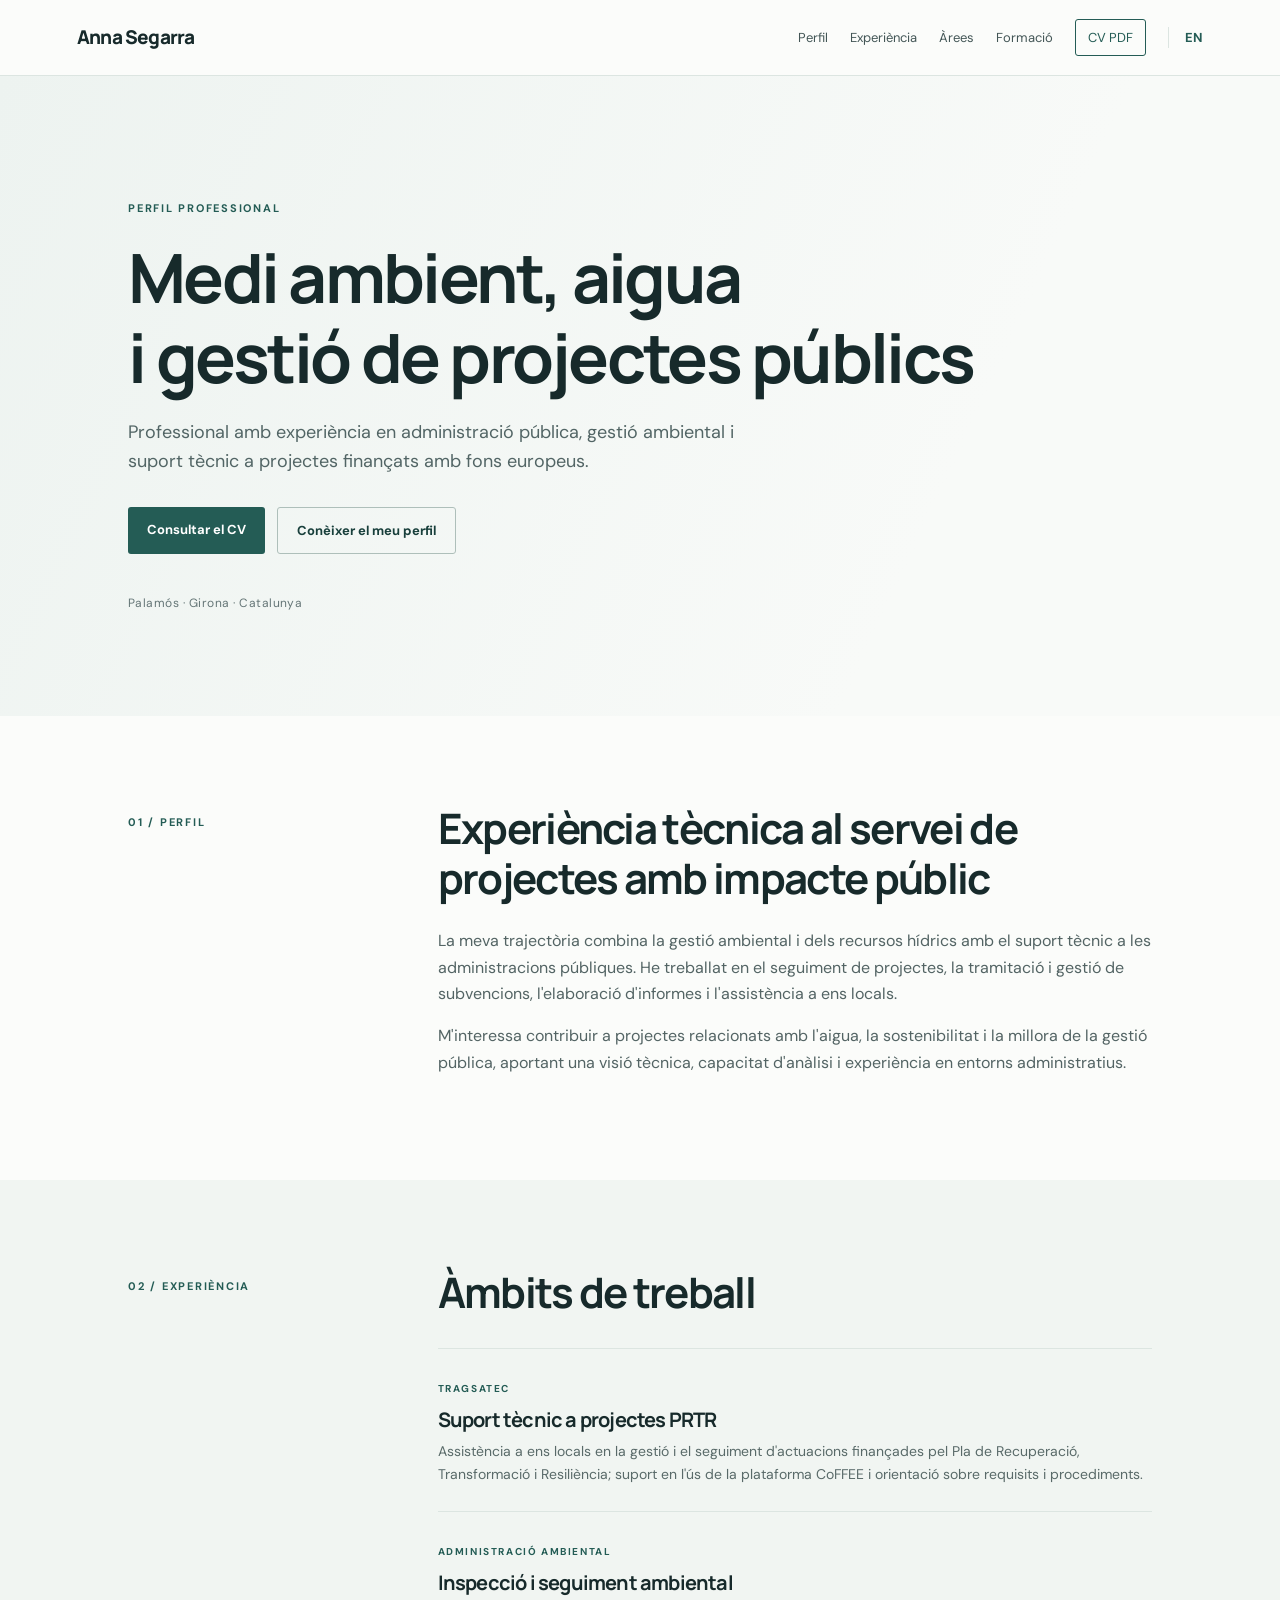
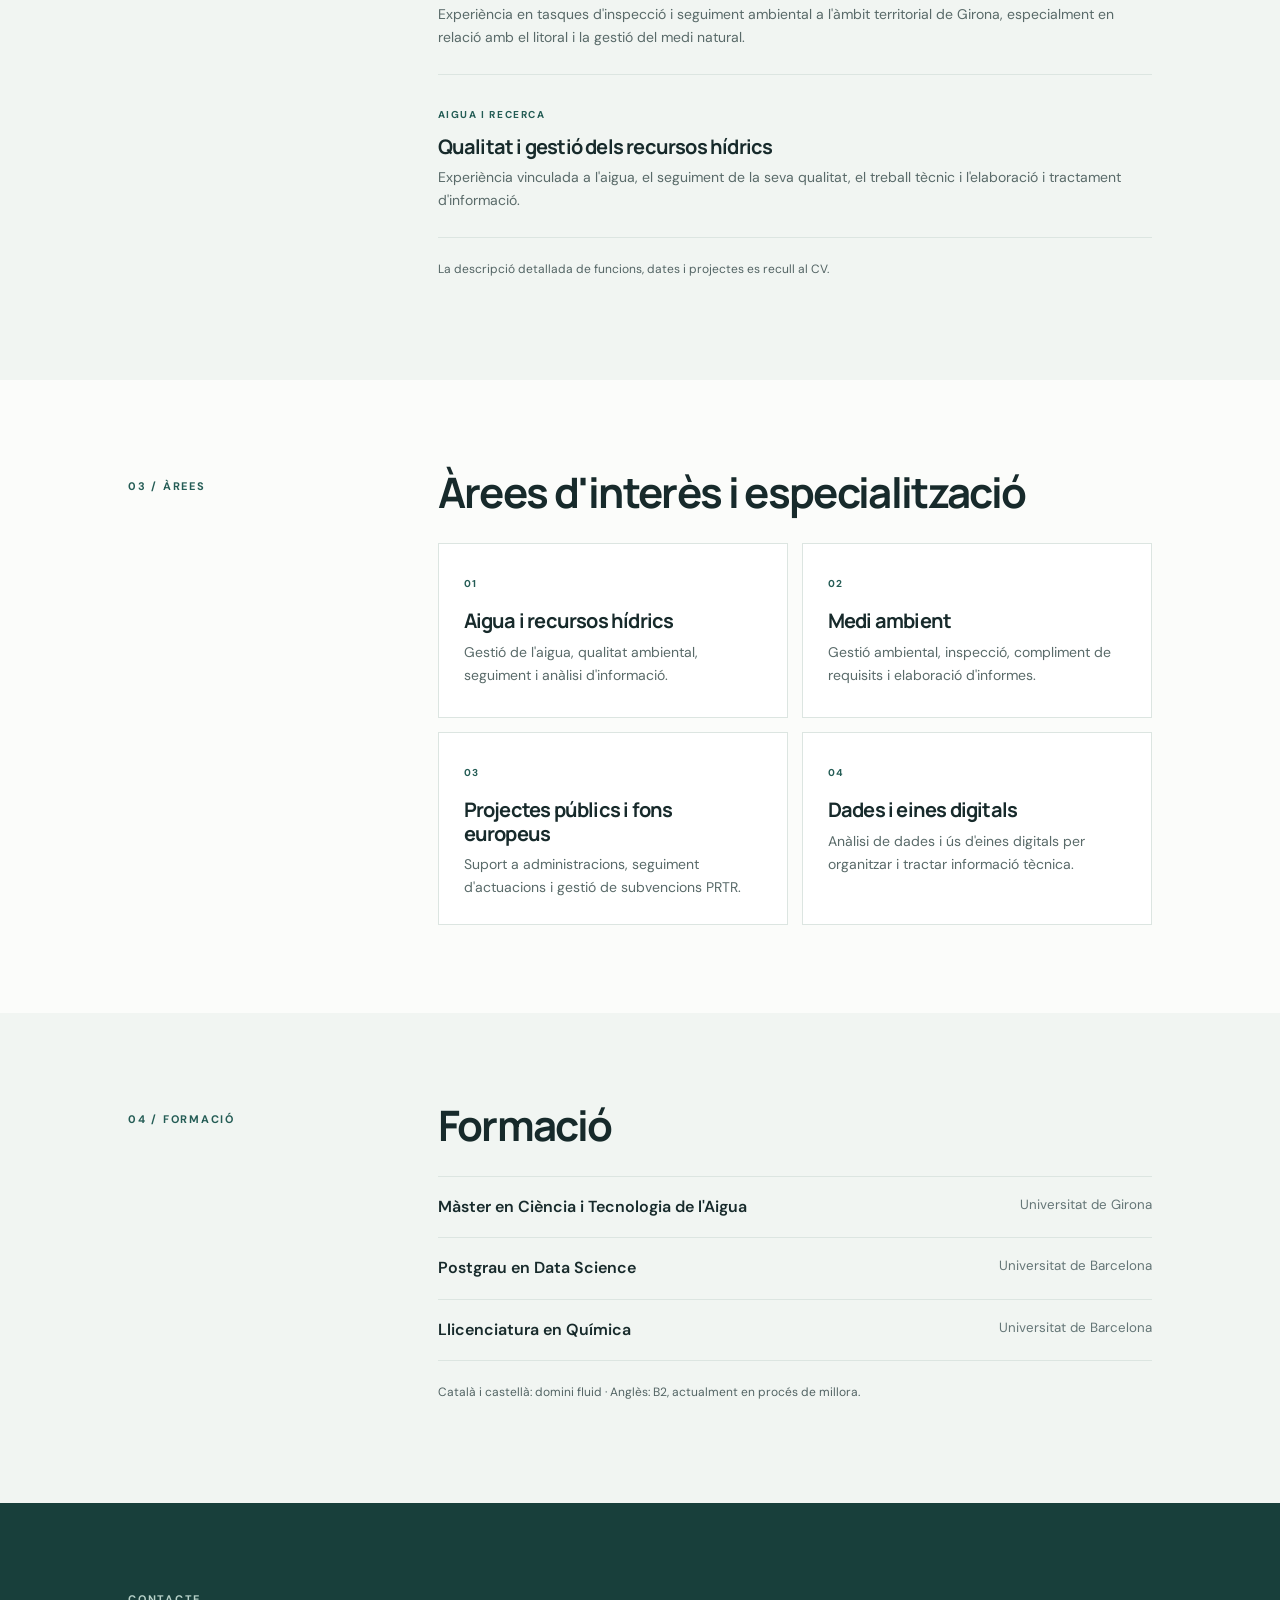
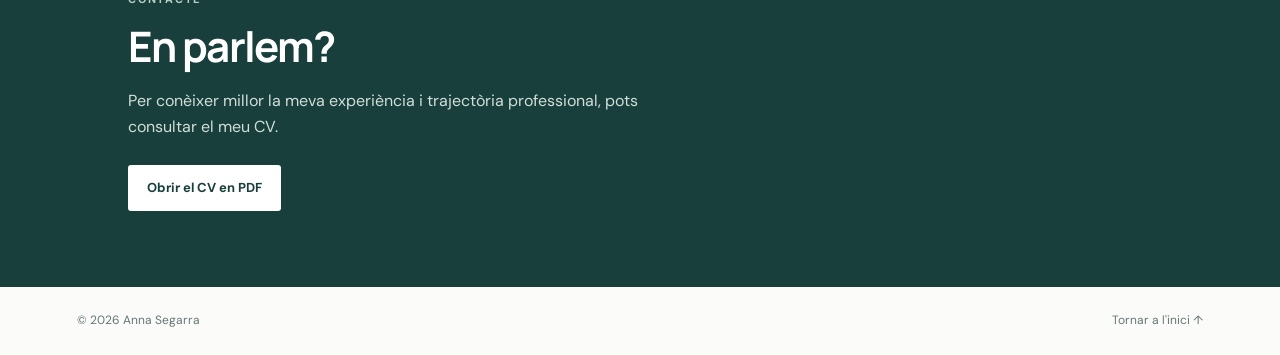
==== index.html @ 0e1c95d1 "Add files via upload" ====
<!doctype html>
<html lang="ca">
<head>
<meta charset="utf-8"><meta name="viewport" content="width=device-width, initial-scale=1">
<meta name="description" content="Perfil professional d'Anna Segarra: medi ambient, aigua i gestió de projectes públics.">
<title>Anna Segarra | Medi ambient, aigua i projectes públics</title><link rel="stylesheet" href="styles.css">
</head><body>
<header class="top"><a class="brand" href="#inici">Anna Segarra</a><nav><a href="#perfil">Perfil</a><a href="#experiencia">Experiència</a><a href="#arees">Àrees</a><a href="#formacio">Formació</a><a class="nav-cta" href="CV.pdf" target="_blank">CV PDF</a><a class="lang" href="en.html">EN</a></nav></header>
<main>
<section class="hero" id="inici"><p class="eyebrow">PERFIL PROFESSIONAL</p><h1>Medi ambient, aigua<br>i gestió de projectes públics</h1><p class="intro">Professional amb experiència en administració pública, gestió ambiental i suport tècnic a projectes finançats amb fons europeus.</p><div class="hero-actions"><a class="button primary" href="CV.pdf" target="_blank">Consultar el CV</a><a class="button secondary" href="#perfil">Conèixer el meu perfil</a></div><p class="location">Palamós · Girona · Catalunya</p></section>
<section class="section" id="perfil"><div class="section-label">01 / PERFIL</div><div class="section-content"><h2>Experiència tècnica al servei de projectes amb impacte públic</h2><p>La meva trajectòria combina la gestió ambiental i dels recursos hídrics amb el suport tècnic a les administracions públiques. He treballat en el seguiment de projectes, la tramitació i gestió de subvencions, l'elaboració d'informes i l'assistència a ens locals.</p><p>M'interessa contribuir a projectes relacionats amb l'aigua, la sostenibilitat i la millora de la gestió pública, aportant una visió tècnica, capacitat d'anàlisi i experiència en entorns administratius.</p></div></section>
<section class="section shaded" id="experiencia"><div class="section-label">02 / EXPERIÈNCIA</div><div class="section-content"><h2>Àmbits de treball</h2><div class="timeline">
<article><span class="period">TRAGSATEC</span><h3>Suport tècnic a projectes PRTR</h3><p>Assistència a ens locals en la gestió i el seguiment d'actuacions finançades pel Pla de Recuperació, Transformació i Resiliència; suport en l'ús de la plataforma CoFFEE i orientació sobre requisits i procediments.</p></article>
<article><span class="period">ADMINISTRACIÓ AMBIENTAL</span><h3>Inspecció i seguiment ambiental</h3><p>Experiència en tasques d'inspecció i seguiment ambiental a l'àmbit territorial de Girona, especialment en relació amb el litoral i la gestió del medi natural.</p></article>
<article><span class="period">AIGUA I RECERCA</span><h3>Qualitat i gestió dels recursos hídrics</h3><p>Experiència vinculada a l'aigua, el seguiment de la seva qualitat, el treball tècnic i l'elaboració i tractament d'informació.</p></article>
</div><p class="note">La descripció detallada de funcions, dates i projectes es recull al CV.</p></div></section>
<section class="section" id="arees"><div class="section-label">03 / ÀREES</div><div class="section-content"><h2>Àrees d'interès i especialització</h2><div class="cards">
<article class="card"><span class="number">01</span><h3>Aigua i recursos hídrics</h3><p>Gestió de l'aigua, qualitat ambiental, seguiment i anàlisi d'informació.</p></article>
<article class="card"><span class="number">02</span><h3>Medi ambient</h3><p>Gestió ambiental, inspecció, compliment de requisits i elaboració d'informes.</p></article>
<article class="card"><span class="number">03</span><h3>Projectes públics i fons europeus</h3><p>Suport a administracions, seguiment d'actuacions i gestió de subvencions PRTR.</p></article>
<article class="card"><span class="number">04</span><h3>Dades i eines digitals</h3><p>Anàlisi de dades i ús d'eines digitals per organitzar i tractar informació tècnica.</p></article>
</div></div></section>
<section class="section shaded" id="formacio"><div class="section-label">04 / FORMACIÓ</div><div class="section-content"><h2>Formació</h2><ul class="education"><li><span>Màster en Ciència i Tecnologia de l'Aigua</span><small>Universitat de Girona</small></li><li><span>Postgrau en Data Science</span><small>Universitat de Barcelona</small></li><li><span>Llicenciatura en Química</span><small>Universitat de Barcelona</small></li></ul><p class="note">Català i castellà: domini fluid · Anglès: B2, actualment en procés de millora.</p></div></section>
<section class="contact"><p class="eyebrow">CONTACTE</p><h2>En parlem?</h2><p>Per conèixer millor la meva experiència i trajectòria professional, pots consultar el meu CV.</p><a class="button light" href="CV.pdf" target="_blank">Obrir el CV en PDF</a></section>
</main><footer><span>© 2026 Anna Segarra</span><a href="#inici">Tornar a l'inici ↑</a></footer></body></html>
---- styles.css ----
@import url('https://fonts.googleapis.com/css2?family=DM+Sans:wght@400;500;600;700&family=Manrope:wght@400;500;600;700;800&display=swap');
:root{--ink:#172a2b;--muted:#647576;--green:#245c55;--green-dark:#183f3b;--line:#dce5e1;--paper:#fbfcfa}
*{box-sizing:border-box}html{scroll-behavior:smooth}body{margin:0;color:var(--ink);background:var(--paper);font-family:'DM Sans',sans-serif;line-height:1.65}a{color:inherit;text-decoration:none}
.top{min-height:76px;padding:12px max(6vw,24px);display:flex;align-items:center;justify-content:space-between;border-bottom:1px solid var(--line);background:#fbfcfa}.brand{font-family:Manrope,sans-serif;font-weight:800;letter-spacing:-.04em;font-size:19px}nav{display:flex;align-items:center;gap:22px;flex-wrap:wrap;font-size:13px;color:#435656}nav a:hover,footer a:hover{color:var(--green)}.nav-cta{border:1px solid var(--green);padding:7px 12px;border-radius:3px;color:var(--green)}.lang{font-weight:700;color:var(--green);border-left:1px solid var(--line);padding-left:16px}
.hero{padding:112px max(10vw,28px) 90px;background:linear-gradient(115deg,#edf3f0 0%,#f8faf8 72%)}.eyebrow,.section-label,.period,.number{color:var(--green);font-size:11px;font-weight:700;letter-spacing:.16em}h1,h2,h3{font-family:Manrope,sans-serif;line-height:1.18;letter-spacing:-.04em}h1{font-size:clamp(42px,6vw,68px);max-width:850px;margin:20px 0;font-weight:700}.intro{max-width:630px;color:#526565;font-size:18px;margin:0 0 30px}.hero-actions{display:flex;gap:12px;flex-wrap:wrap}.button{display:inline-block;padding:12px 19px;border-radius:3px;font-size:13px;font-weight:700}.primary{background:var(--green);color:white}.primary:hover{background:var(--green-dark)}.secondary{border:1px solid #aebfba;color:var(--green-dark)}.location{margin-top:40px;font-size:12px;color:var(--muted);letter-spacing:.04em}
.section{display:grid;grid-template-columns:220px minmax(0,1fr);gap:7vw;padding:88px max(10vw,28px)}.section-label{padding-top:9px}.section-content{max-width:790px}h2{font-size:clamp(29px,3.5vw,42px);margin:0 0 25px}.section-content>p{color:#536464;max-width:760px}.shaded{background:#f1f5f2}.timeline{border-top:1px solid var(--line);margin-top:30px}.timeline article{padding:25px 0;border-bottom:1px solid var(--line)}.period{font-size:10px}h3{font-size:20px;margin:8px 0}.timeline p,.card p{color:#596a69;font-size:14px;margin:0}.note{color:var(--muted);font-size:12px;margin-top:22px}.cards{display:grid;grid-template-columns:repeat(2,minmax(0,1fr));gap:14px}.card{background:white;border:1px solid var(--line);padding:25px;min-height:175px}.number{font-size:10px}.card h3{margin-top:14px}.education{list-style:none;margin:0;padding:0;border-top:1px solid var(--line)}.education li{padding:17px 0;border-bottom:1px solid var(--line);display:flex;justify-content:space-between;gap:20px}.education span{font-weight:600}.education small{color:var(--muted);text-align:right}.contact{background:var(--green-dark);color:white;padding:76px max(10vw,28px)}.contact .eyebrow{color:#b7d1c9}.contact h2{font-size:42px;margin:14px 0}.contact p:not(.eyebrow){color:#d1dfda;max-width:550px;margin-bottom:25px}.light{background:white;color:var(--green-dark)}footer{padding:24px max(6vw,24px);display:flex;justify-content:space-between;color:var(--muted);font-size:12px}
@media(max-width:720px){.top{align-items:flex-start;gap:15px;flex-direction:column}nav{gap:12px 16px}.hero{padding-top:78px;padding-bottom:65px}.section{grid-template-columns:1fr;gap:18px;padding-top:62px;padding-bottom:62px}.cards{grid-template-columns:1fr}.education li{flex-direction:column;gap:2px}.education small{text-align:left}}
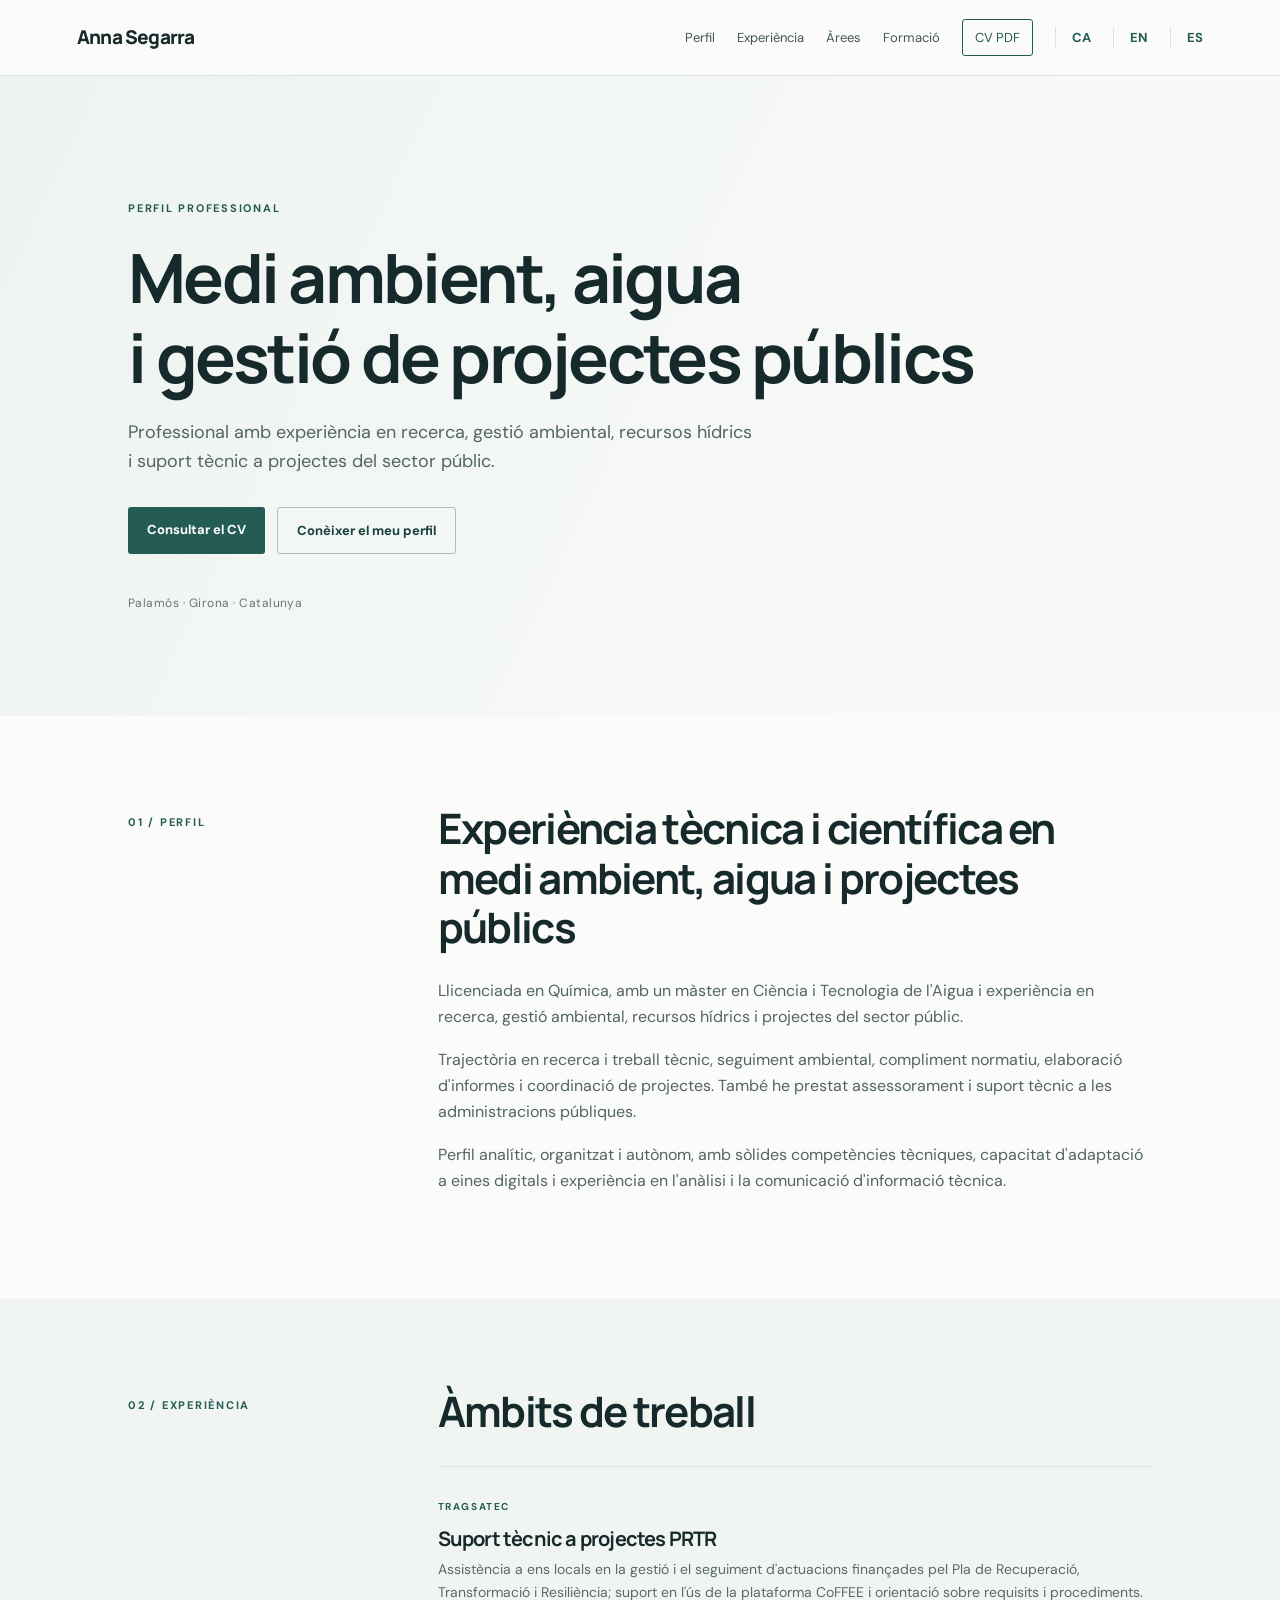
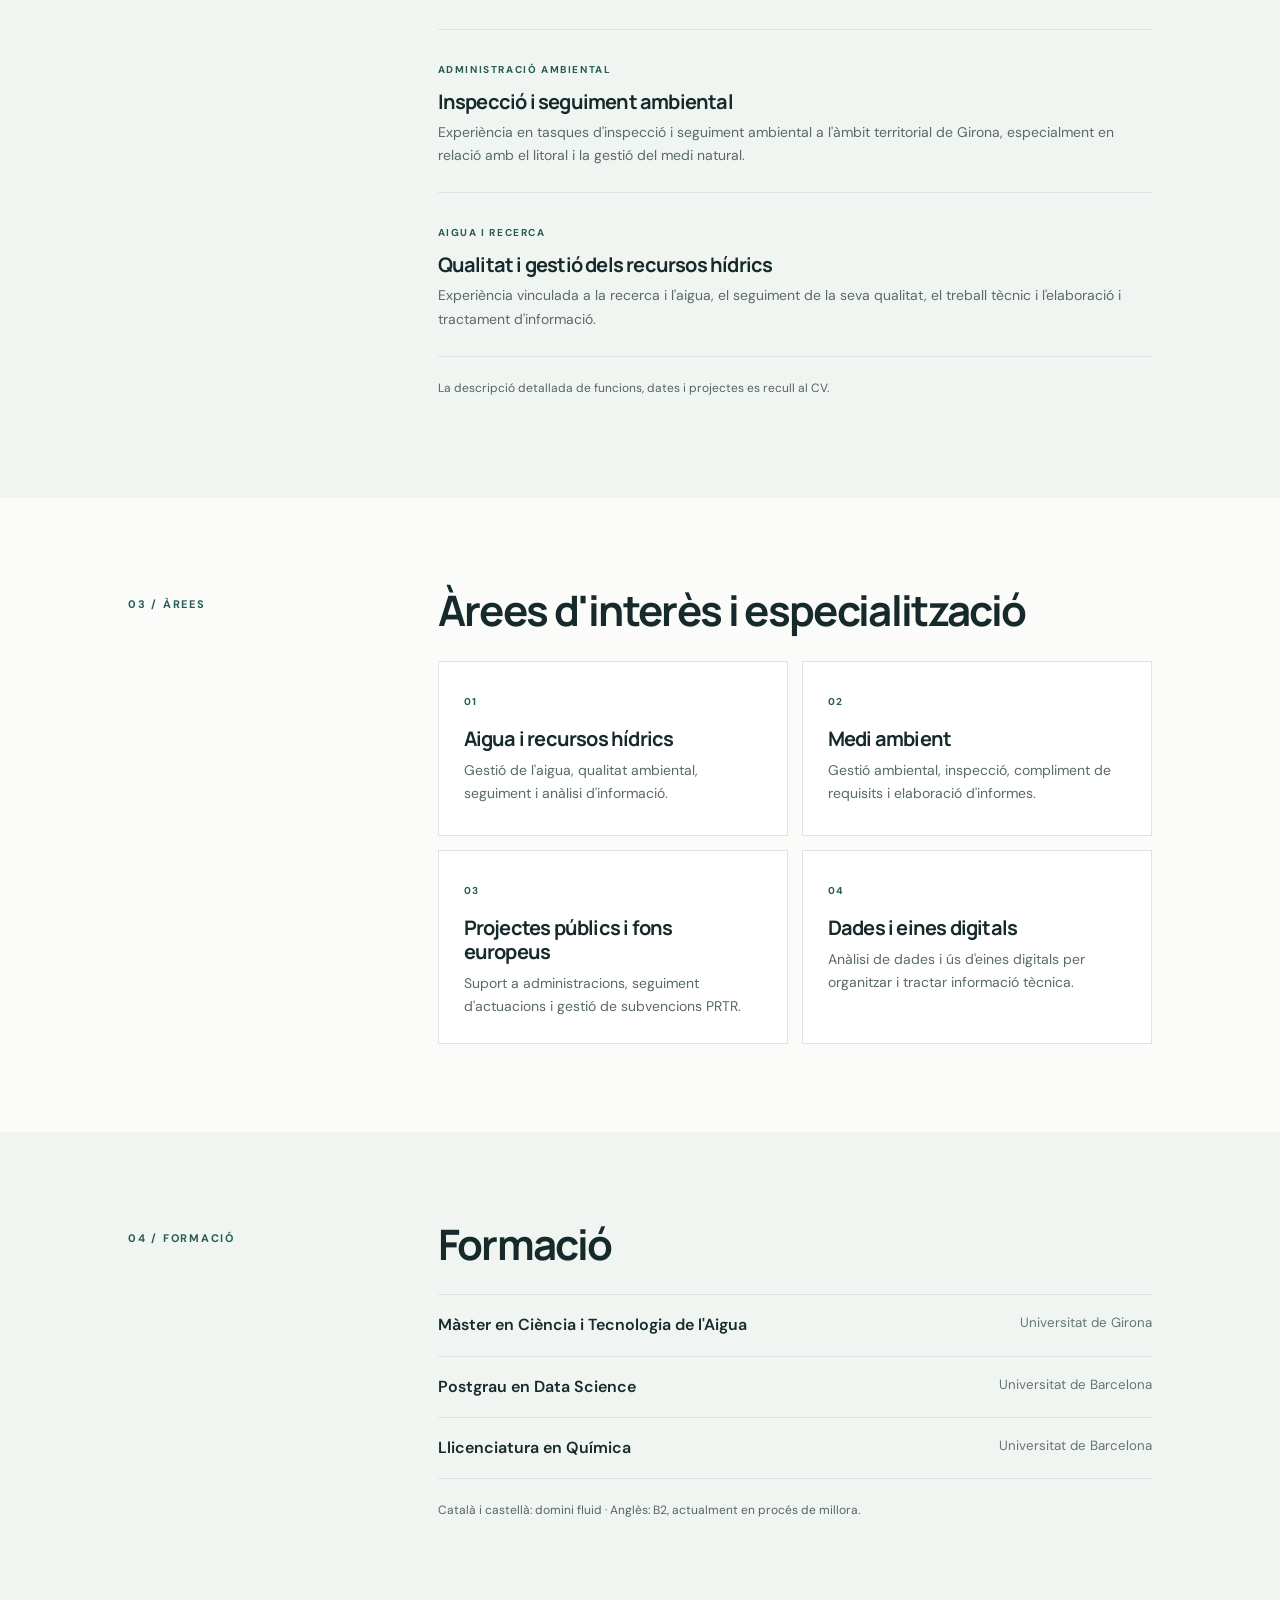
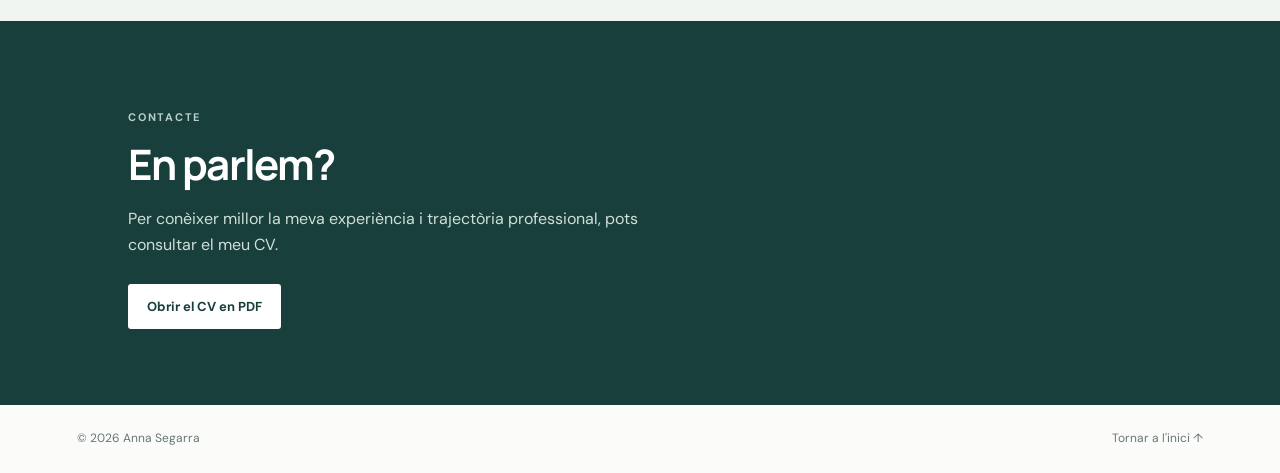
==== commit a5b710c5: "Update index.html" ====
--- a/index.html
+++ b/index.html
@@ -1,25 +1,128 @@
+
 <!doctype html>
 <html lang="ca">
 <head>
-<meta charset="utf-8"><meta name="viewport" content="width=device-width, initial-scale=1">
-<meta name="description" content="Perfil professional d'Anna Segarra: medi ambient, aigua i gestió de projectes públics.">
-<title>Anna Segarra | Medi ambient, aigua i projectes públics</title><link rel="stylesheet" href="styles.css">
-</head><body>
-<header class="top"><a class="brand" href="#inici">Anna Segarra</a><nav><a href="#perfil">Perfil</a><a href="#experiencia">Experiència</a><a href="#arees">Àrees</a><a href="#formacio">Formació</a><a class="nav-cta" href="CV.pdf" target="_blank">CV PDF</a><a class="lang" href="en.html">EN</a></nav></header>
+<meta charset="utf-8">
+<meta name="viewport" content="width=device-width, initial-scale=1">
+<meta name="description" content="Perfil professional d'Anna Segarra: recerca, medi ambient, aigua i projectes públics.">
+<title>Anna Segarra | Medi ambient, aigua i projectes públics</title>
+<link rel="stylesheet" href="styles.css">
+</head>
+<body>
+<header class="top">
+<a class="brand" href="#inici">Anna Segarra</a>
+<nav>
+<a href="#perfil">Perfil</a>
+<a href="#experiencia">Experiència</a>
+<a href="#arees">Àrees</a>
+<a href="#formacio">Formació</a>
+<a class="nav-cta" href="SEGARRA_BOVE_ANNA_CV_public.pdf" target="_blank">CV PDF</a>
+<a class="lang" href="index.html">CA</a>
+<a class="lang" href="en.html">EN</a>
+<a class="lang" href="es.html">ES</a>
+</nav>
+</header>
+
 <main>
-<section class="hero" id="inici"><p class="eyebrow">PERFIL PROFESSIONAL</p><h1>Medi ambient, aigua<br>i gestió de projectes públics</h1><p class="intro">Professional amb experiència en administració pública, gestió ambiental i suport tècnic a projectes finançats amb fons europeus.</p><div class="hero-actions"><a class="button primary" href="CV.pdf" target="_blank">Consultar el CV</a><a class="button secondary" href="#perfil">Conèixer el meu perfil</a></div><p class="location">Palamós · Girona · Catalunya</p></section>
-<section class="section" id="perfil"><div class="section-label">01 / PERFIL</div><div class="section-content"><h2>Experiència tècnica al servei de projectes amb impacte públic</h2><p>La meva trajectòria combina la gestió ambiental i dels recursos hídrics amb el suport tècnic a les administracions públiques. He treballat en el seguiment de projectes, la tramitació i gestió de subvencions, l'elaboració d'informes i l'assistència a ens locals.</p><p>M'interessa contribuir a projectes relacionats amb l'aigua, la sostenibilitat i la millora de la gestió pública, aportant una visió tècnica, capacitat d'anàlisi i experiència en entorns administratius.</p></div></section>
-<section class="section shaded" id="experiencia"><div class="section-label">02 / EXPERIÈNCIA</div><div class="section-content"><h2>Àmbits de treball</h2><div class="timeline">
-<article><span class="period">TRAGSATEC</span><h3>Suport tècnic a projectes PRTR</h3><p>Assistència a ens locals en la gestió i el seguiment d'actuacions finançades pel Pla de Recuperació, Transformació i Resiliència; suport en l'ús de la plataforma CoFFEE i orientació sobre requisits i procediments.</p></article>
-<article><span class="period">ADMINISTRACIÓ AMBIENTAL</span><h3>Inspecció i seguiment ambiental</h3><p>Experiència en tasques d'inspecció i seguiment ambiental a l'àmbit territorial de Girona, especialment en relació amb el litoral i la gestió del medi natural.</p></article>
-<article><span class="period">AIGUA I RECERCA</span><h3>Qualitat i gestió dels recursos hídrics</h3><p>Experiència vinculada a l'aigua, el seguiment de la seva qualitat, el treball tècnic i l'elaboració i tractament d'informació.</p></article>
-</div><p class="note">La descripció detallada de funcions, dates i projectes es recull al CV.</p></div></section>
-<section class="section" id="arees"><div class="section-label">03 / ÀREES</div><div class="section-content"><h2>Àrees d'interès i especialització</h2><div class="cards">
-<article class="card"><span class="number">01</span><h3>Aigua i recursos hídrics</h3><p>Gestió de l'aigua, qualitat ambiental, seguiment i anàlisi d'informació.</p></article>
-<article class="card"><span class="number">02</span><h3>Medi ambient</h3><p>Gestió ambiental, inspecció, compliment de requisits i elaboració d'informes.</p></article>
-<article class="card"><span class="number">03</span><h3>Projectes públics i fons europeus</h3><p>Suport a administracions, seguiment d'actuacions i gestió de subvencions PRTR.</p></article>
-<article class="card"><span class="number">04</span><h3>Dades i eines digitals</h3><p>Anàlisi de dades i ús d'eines digitals per organitzar i tractar informació tècnica.</p></article>
-</div></div></section>
-<section class="section shaded" id="formacio"><div class="section-label">04 / FORMACIÓ</div><div class="section-content"><h2>Formació</h2><ul class="education"><li><span>Màster en Ciència i Tecnologia de l'Aigua</span><small>Universitat de Girona</small></li><li><span>Postgrau en Data Science</span><small>Universitat de Barcelona</small></li><li><span>Llicenciatura en Química</span><small>Universitat de Barcelona</small></li></ul><p class="note">Català i castellà: domini fluid · Anglès: B2, actualment en procés de millora.</p></div></section>
-<section class="contact"><p class="eyebrow">CONTACTE</p><h2>En parlem?</h2><p>Per conèixer millor la meva experiència i trajectòria professional, pots consultar el meu CV.</p><a class="button light" href="CV.pdf" target="_blank">Obrir el CV en PDF</a></section>
-</main><footer><span>© 2026 Anna Segarra</span><a href="#inici">Tornar a l'inici ↑</a></footer></body></html>+<section class="hero" id="inici">
+<p class="eyebrow">PERFIL PROFESSIONAL</p>
+<h1>Medi ambient, aigua<br>i gestió de projectes públics</h1>
+<p class="intro">Professional amb experiència en recerca, gestió ambiental, recursos hídrics i suport tècnic a projectes del sector públic.</p>
+<div class="hero-actions">
+<a class="button primary" href="SEGARRA_BOVE_ANNA_CV_public.pdf" target="_blank">Consultar el CV</a>
+<a class="button secondary" href="#perfil">Conèixer el meu perfil</a>
+</div>
+<p class="location">Palamós · Girona · Catalunya</p>
+</section>
+
+<section class="section" id="perfil">
+<div class="section-label">01 / PERFIL</div>
+<div class="section-content">
+<h2>Experiència tècnica i científica en medi ambient, aigua i projectes públics</h2>
+<p>Llicenciada en Química, amb un màster en Ciència i Tecnologia de l'Aigua i experiència en recerca, gestió ambiental, recursos hídrics i projectes del sector públic.</p>
+<p>Trajectòria en recerca i treball tècnic, seguiment ambiental, compliment normatiu, elaboració d'informes i coordinació de projectes. També he prestat assessorament i suport tècnic a les administracions públiques.</p>
+<p>Perfil analític, organitzat i autònom, amb sòlides competències tècniques, capacitat d'adaptació a eines digitals i experiència en l'anàlisi i la comunicació d'informació tècnica.</p>
+</div>
+</section>
+
+<section class="section shaded" id="experiencia">
+<div class="section-label">02 / EXPERIÈNCIA</div>
+<div class="section-content">
+<h2>Àmbits de treball</h2>
+<div class="timeline">
+<article>
+<span class="period">TRAGSATEC</span>
+<h3>Suport tècnic a projectes PRTR</h3>
+<p>Assistència a ens locals en la gestió i el seguiment d'actuacions finançades pel Pla de Recuperació, Transformació i Resiliència; suport en l'ús de la plataforma CoFFEE i orientació sobre requisits i procediments.</p>
+</article>
+<article>
+<span class="period">ADMINISTRACIÓ AMBIENTAL</span>
+<h3>Inspecció i seguiment ambiental</h3>
+<p>Experiència en tasques d'inspecció i seguiment ambiental a l'àmbit territorial de Girona, especialment en relació amb el litoral i la gestió del medi natural.</p>
+</article>
+<article>
+<span class="period">AIGUA I RECERCA</span>
+<h3>Qualitat i gestió dels recursos hídrics</h3>
+<p>Experiència vinculada a la recerca i l'aigua, el seguiment de la seva qualitat, el treball tècnic i l'elaboració i tractament d'informació.</p>
+</article>
+</div>
+<p class="note">La descripció detallada de funcions, dates i projectes es recull al CV.</p>
+</div>
+</section>
+
+<section class="section" id="arees">
+<div class="section-label">03 / ÀREES</div>
+<div class="section-content">
+<h2>Àrees d'interès i especialització</h2>
+<div class="cards">
+<article class="card">
+<span class="number">01</span>
+<h3>Aigua i recursos hídrics</h3>
+<p>Gestió de l'aigua, qualitat ambiental, seguiment i anàlisi d'informació.</p>
+</article>
+<article class="card">
+<span class="number">02</span>
+<h3>Medi ambient</h3>
+<p>Gestió ambiental, inspecció, compliment de requisits i elaboració d'informes.</p>
+</article>
+<article class="card">
+<span class="number">03</span>
+<h3>Projectes públics i fons europeus</h3>
+<p>Suport a administracions, seguiment d'actuacions i gestió de subvencions PRTR.</p>
+</article>
+<article class="card">
+<span class="number">04</span>
+<h3>Dades i eines digitals</h3>
+<p>Anàlisi de dades i ús d'eines digitals per organitzar i tractar informació tècnica.</p>
+</article>
+</div>
+</div>
+</section>
+
+<section class="section shaded" id="formacio">
+<div class="section-label">04 / FORMACIÓ</div>
+<div class="section-content">
+<h2>Formació</h2>
+<ul class="education">
+<li><span>Màster en Ciència i Tecnologia de l'Aigua</span><small>Universitat de Girona</small></li>
+<li><span>Postgrau en Data Science</span><small>Universitat de Barcelona</small></li>
+<li><span>Llicenciatura en Química</span><small>Universitat de Barcelona</small></li>
+</ul>
+<p class="note">Català i castellà: domini fluid · Anglès: B2, actualment en procés de millora.</p>
+</div>
+</section>
+
+<section class="contact">
+<p class="eyebrow">CONTACTE</p>
+<h2>En parlem?</h2>
+<p>Per conèixer millor la meva experiència i trajectòria professional, pots consultar el meu CV.</p>
+<a class="button light" href="SEGARRA_BOVE_ANNA_CV_public.pdf" target="_blank">Obrir el CV en PDF</a>
+</section>
+</main>
+
+<footer>
+<span>© 2026 Anna Segarra</span>
+<a href="#inici">Tornar a l'inici ↑</a>
+</footer>
+</body>
+</html>
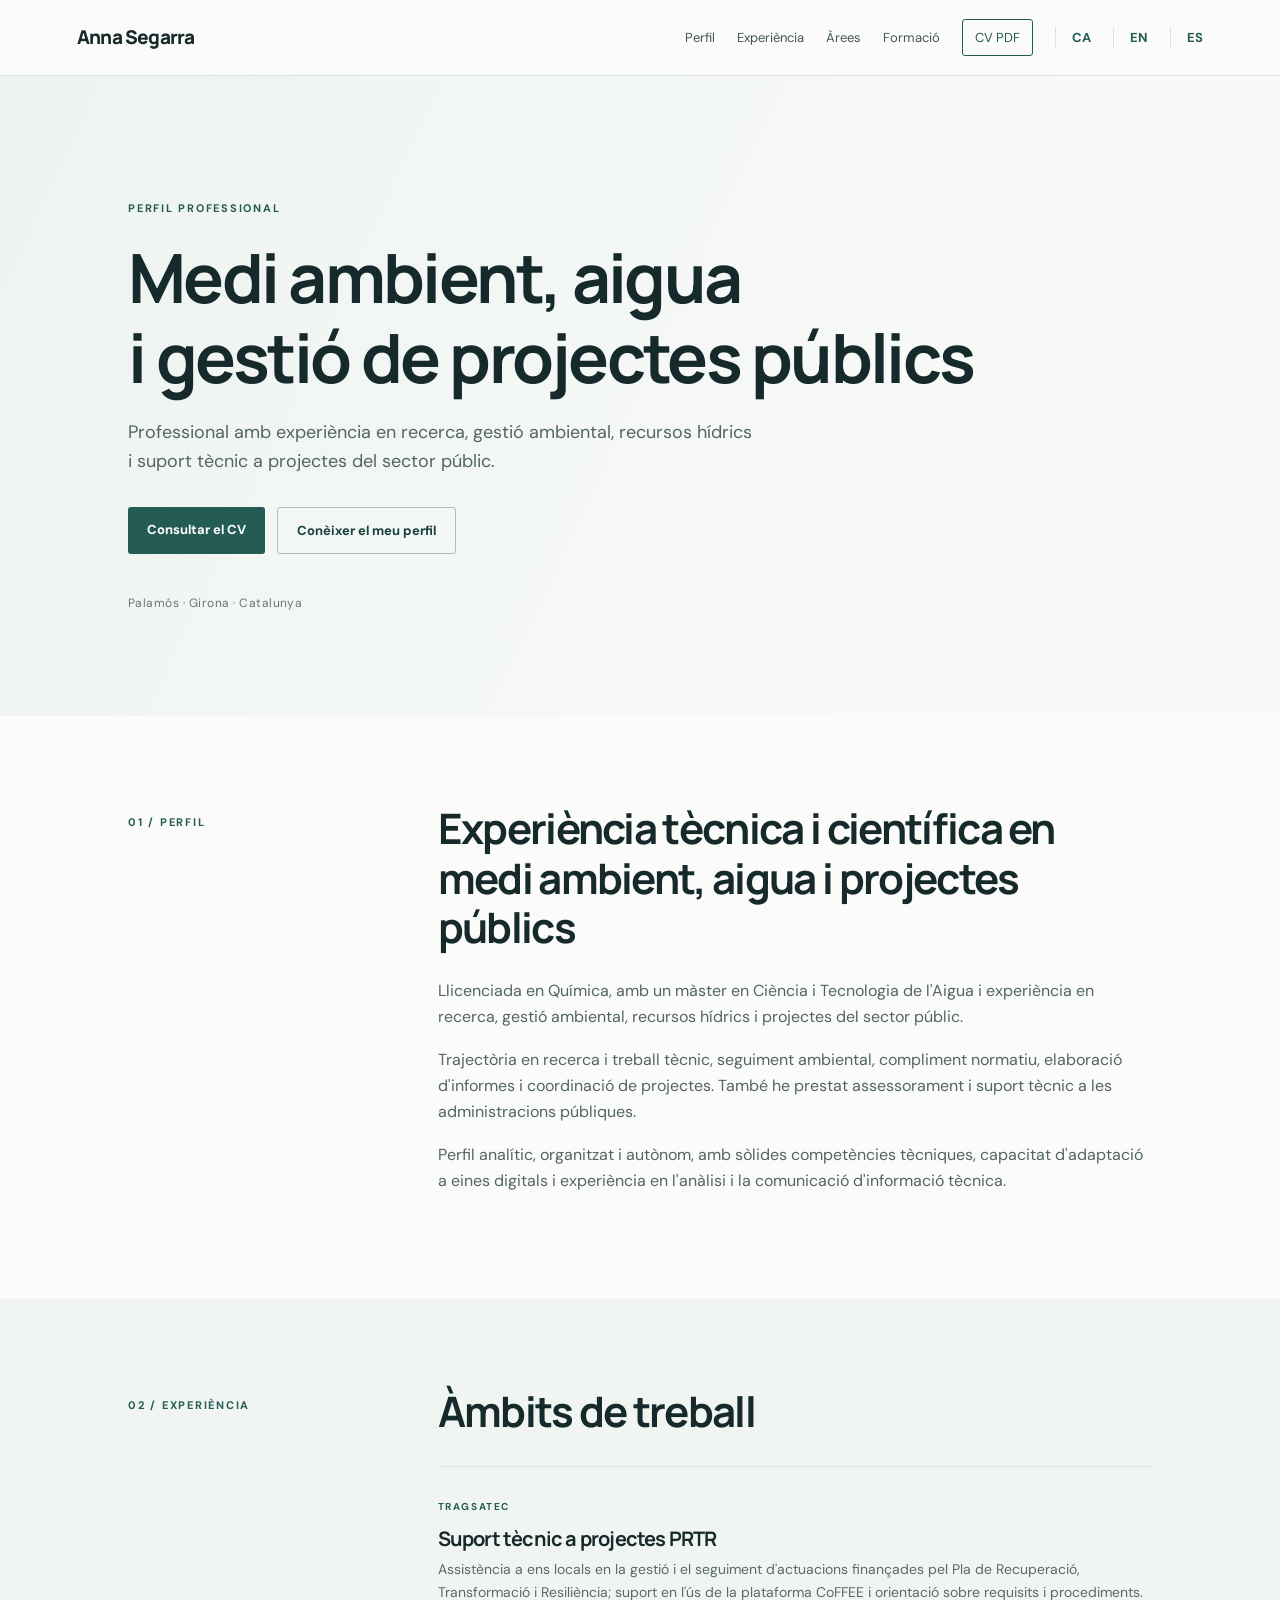
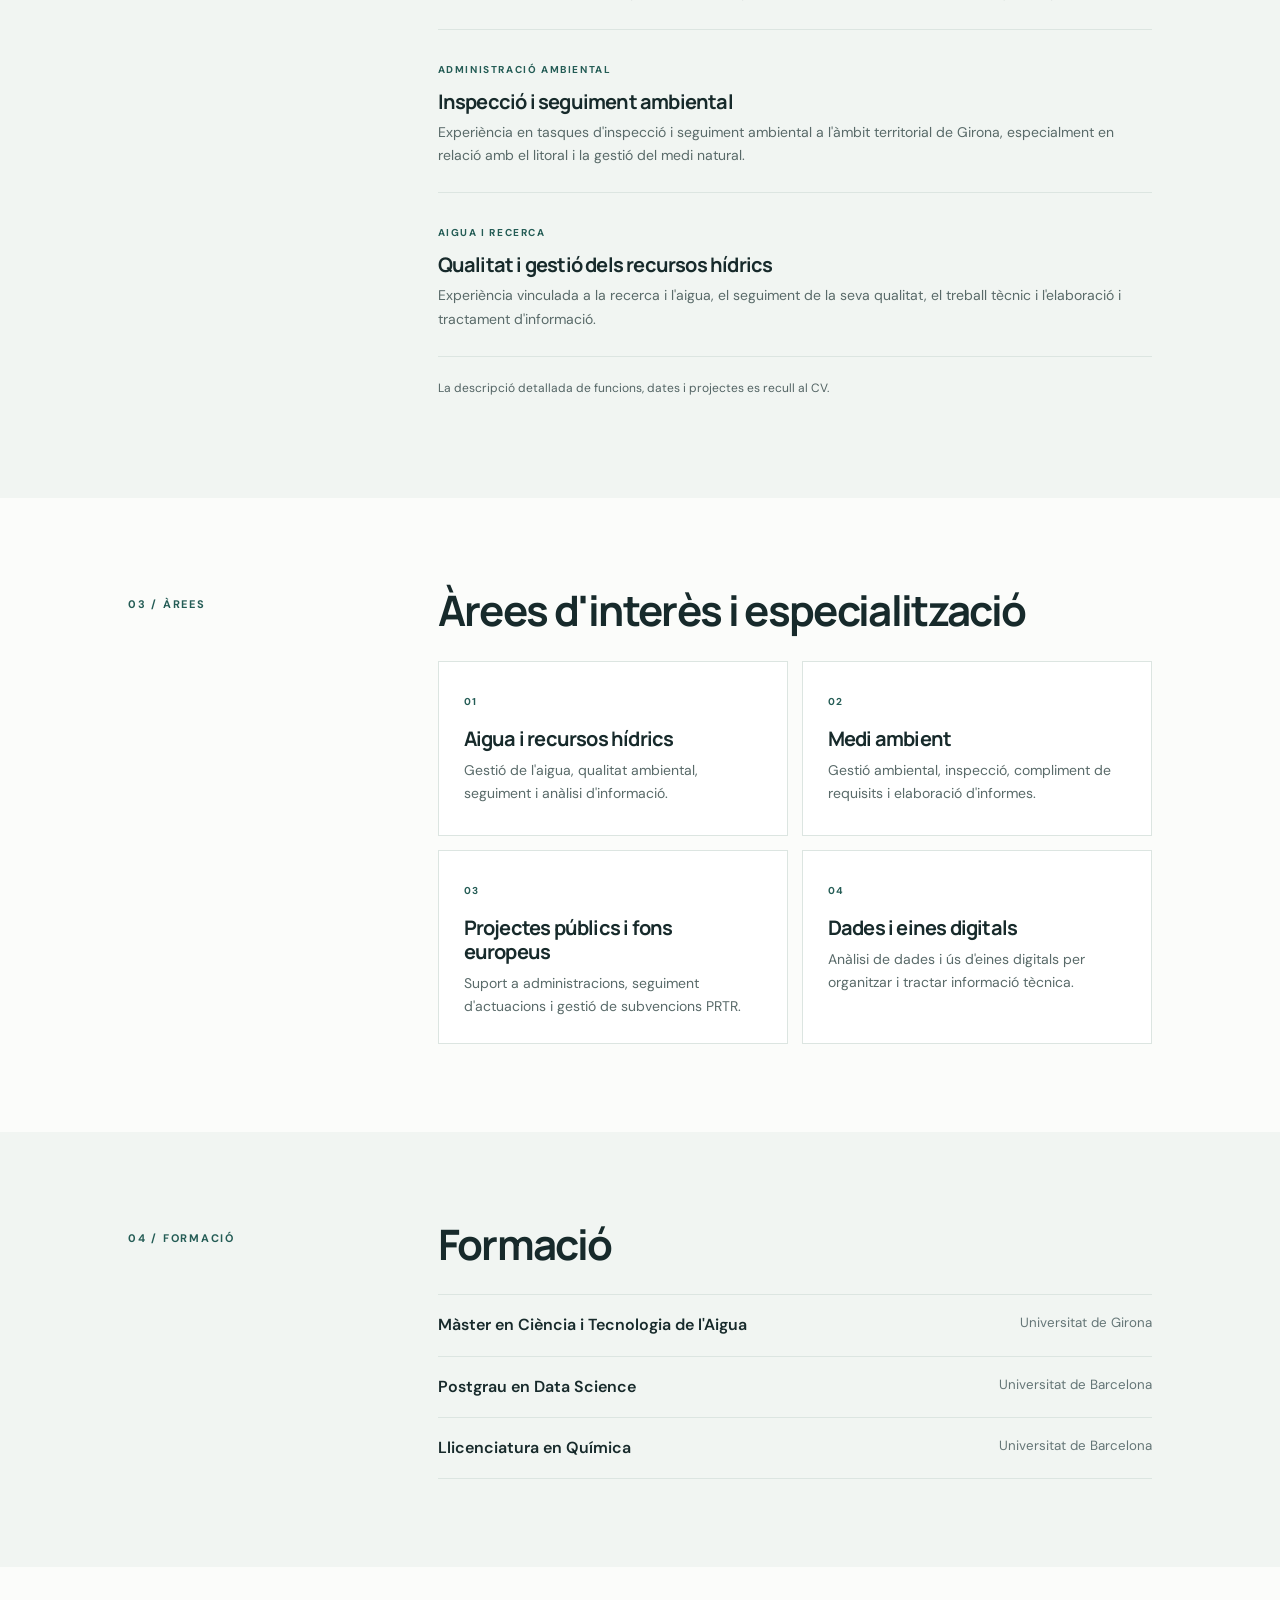
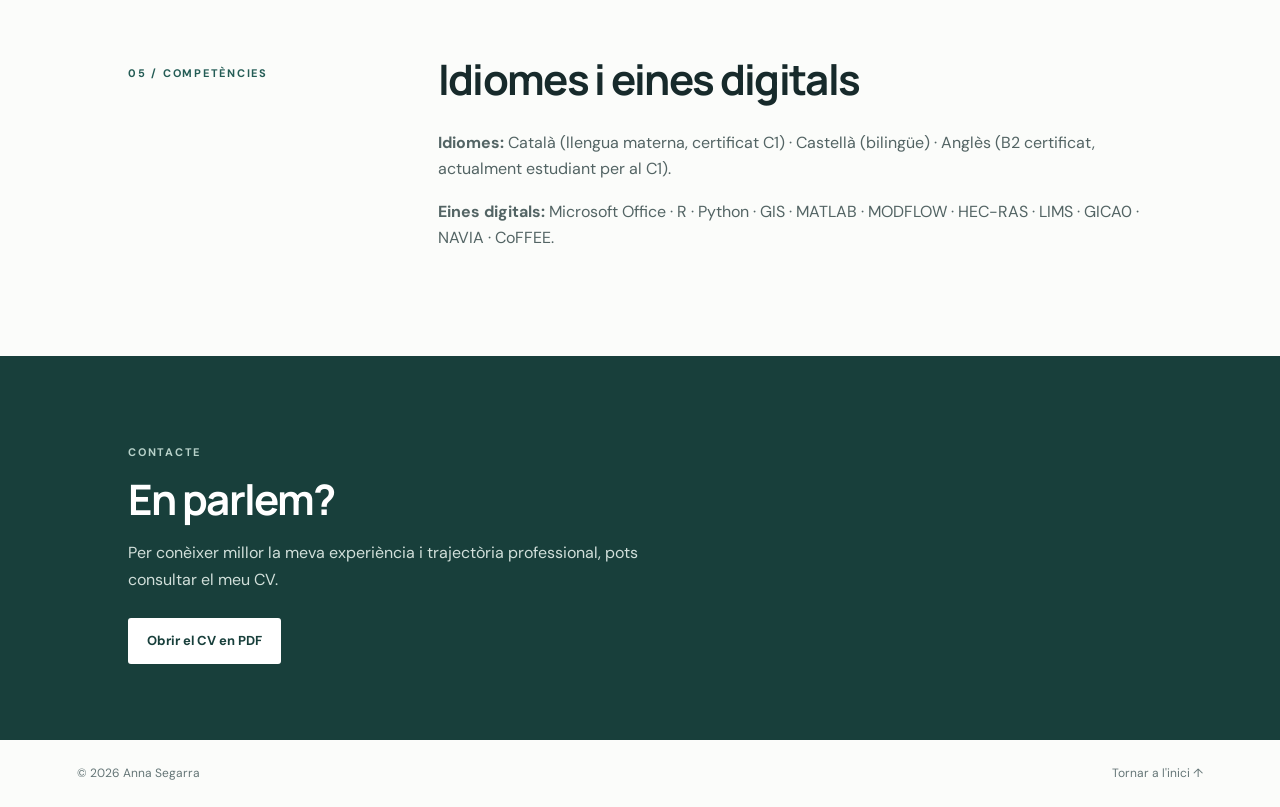
==== commit 92587daa: "Update index.html" ====
--- a/index.html
+++ b/index.html
@@ -108,7 +108,15 @@
 <li><span>Postgrau en Data Science</span><small>Universitat de Barcelona</small></li>
 <li><span>Llicenciatura en Química</span><small>Universitat de Barcelona</small></li>
 </ul>
-<p class="note">Català i castellà: domini fluid · Anglès: B2, actualment en procés de millora.</p>
+</div>
+</section>
+
+<section class="section" id="competencies">
+<div class="section-label">05 / COMPETÈNCIES</div>
+<div class="section-content">
+<h2>Idiomes i eines digitals</h2>
+<p><strong>Idiomes:</strong> Català (llengua materna, certificat C1) · Castellà (bilingüe) · Anglès (B2 certificat, actualment estudiant per al C1).</p>
+<p><strong>Eines digitals:</strong> Microsoft Office · R · Python · GIS · MATLAB · MODFLOW · HEC-RAS · LIMS · GICA0 · NAVIA · CoFFEE.</p>
 </div>
 </section>
 
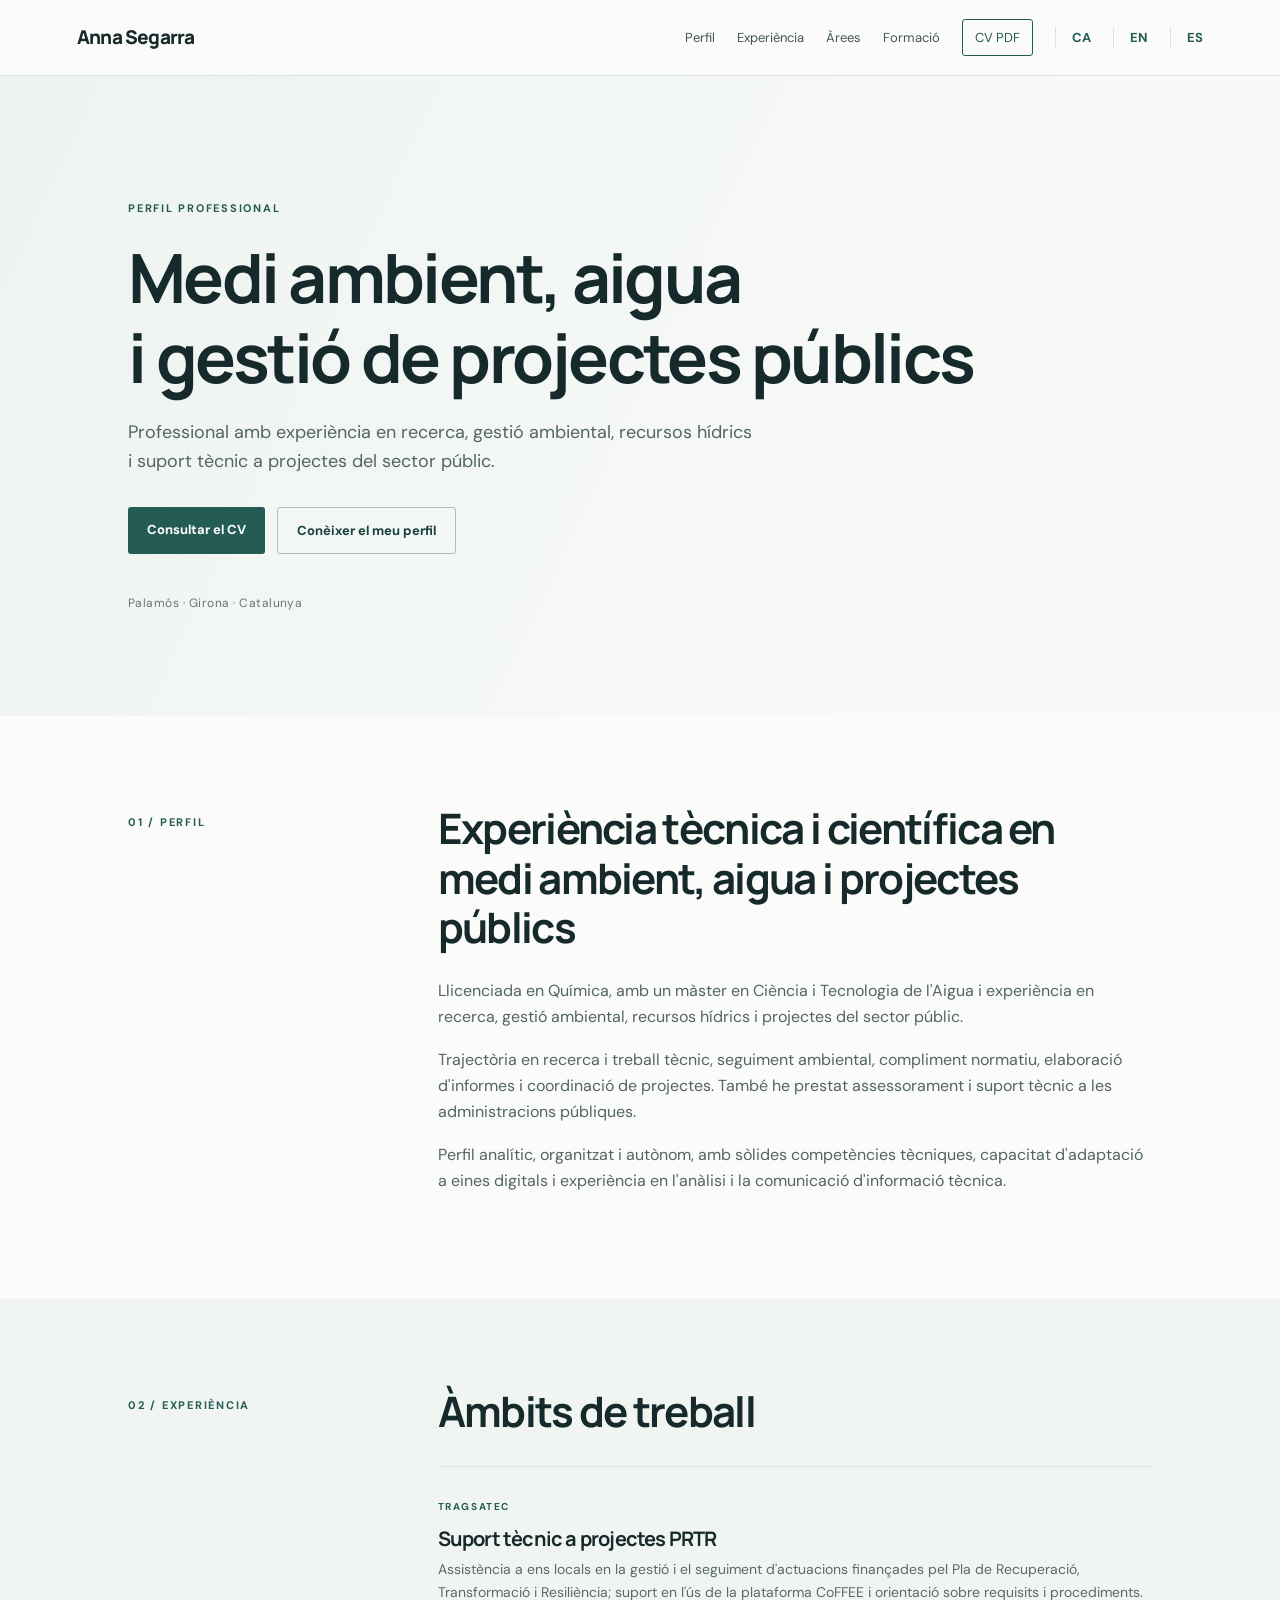
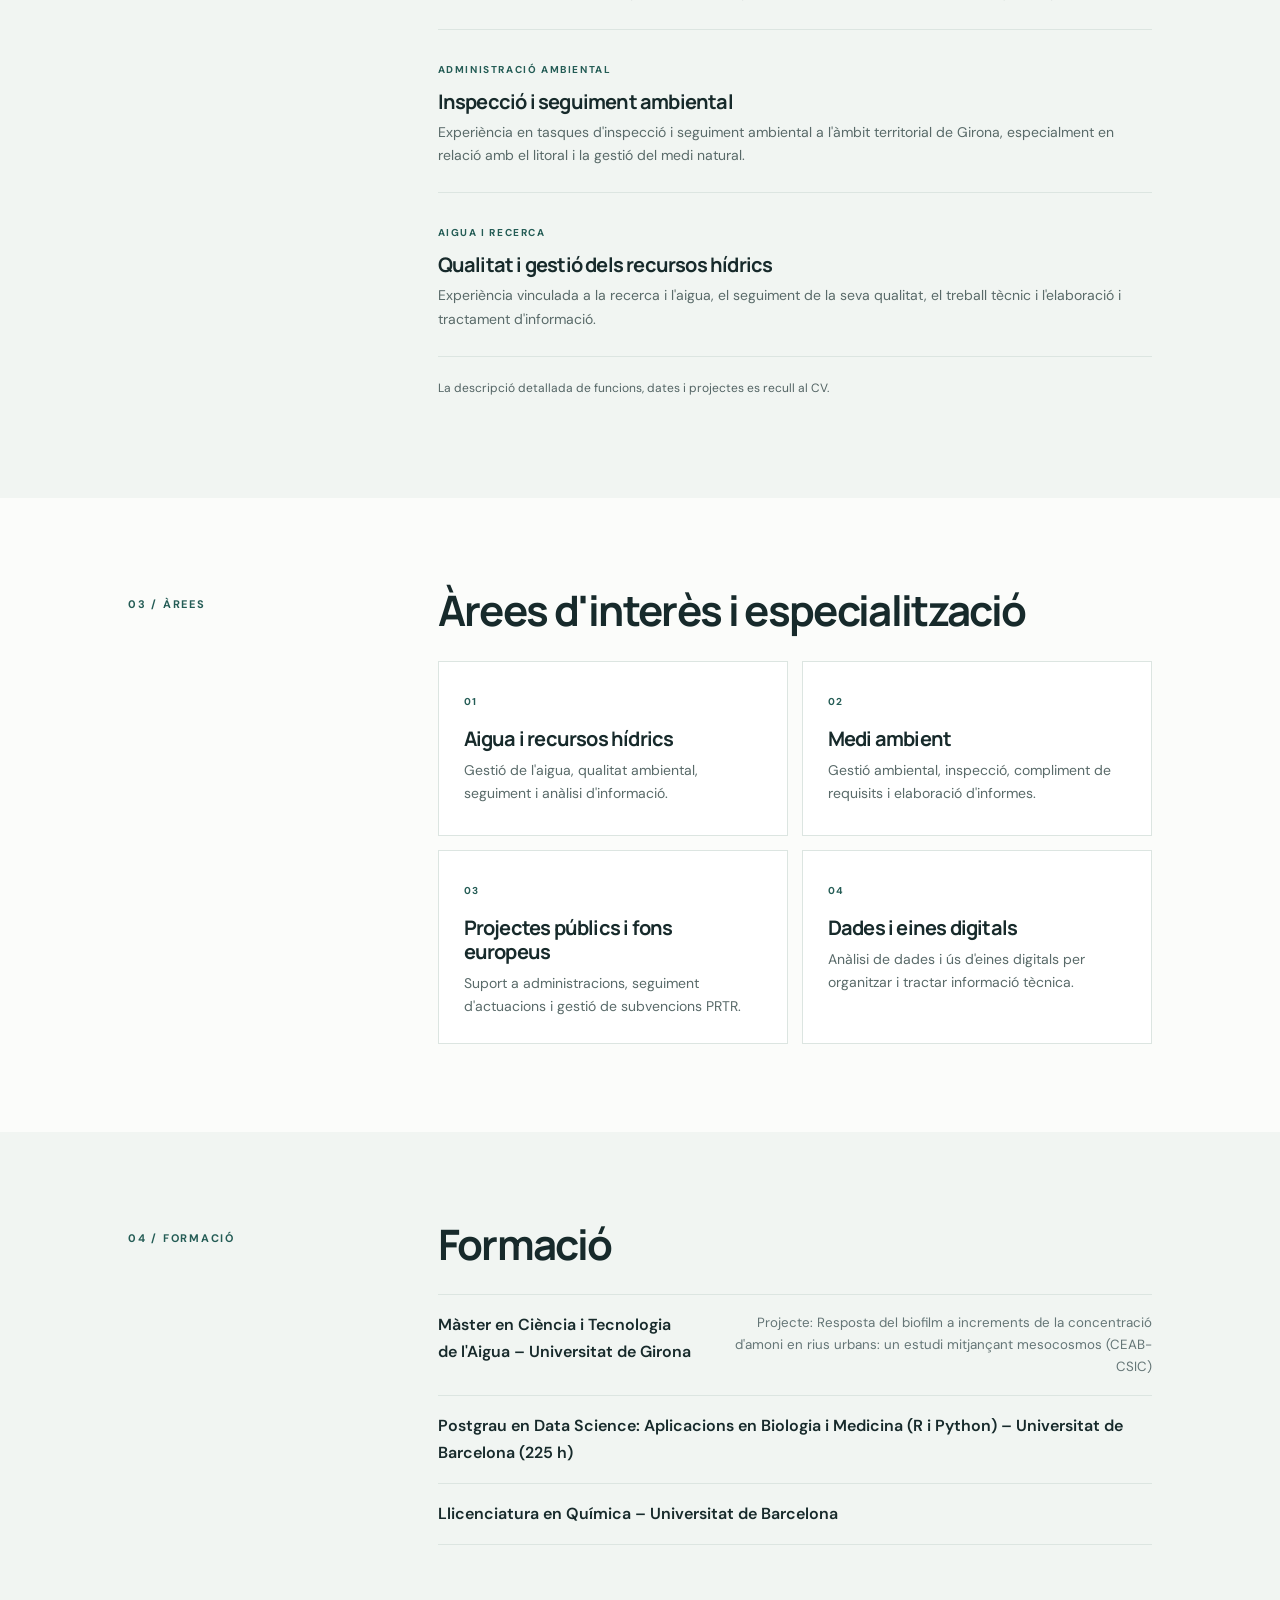
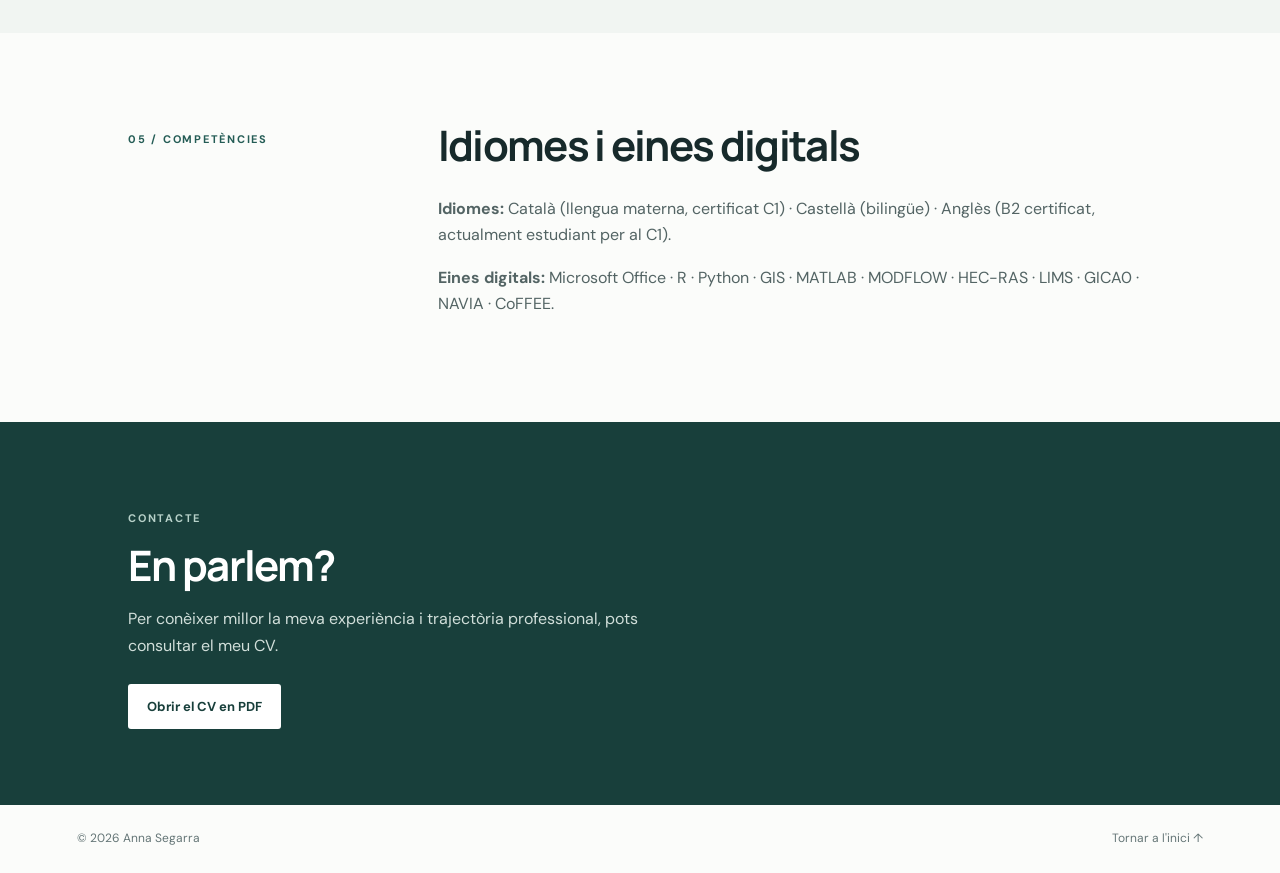
==== commit 627c9021: "Update index.html" ====
--- a/index.html
+++ b/index.html
@@ -1,4 +1,3 @@
-
 <!doctype html>
 <html lang="ca">
 <head>
@@ -104,9 +103,16 @@
 <div class="section-content">
 <h2>Formació</h2>
 <ul class="education">
-<li><span>Màster en Ciència i Tecnologia de l'Aigua</span><small>Universitat de Girona</small></li>
-<li><span>Postgrau en Data Science</span><small>Universitat de Barcelona</small></li>
-<li><span>Llicenciatura en Química</span><small>Universitat de Barcelona</small></li>
+<li>
+<span>Màster en Ciència i Tecnologia de l'Aigua – Universitat de Girona</span>
+<small>Projecte: Resposta del biofilm a increments de la concentració d'amoni en rius urbans: un estudi mitjançant mesocosmos (CEAB-CSIC)</small>
+</li>
+<li>
+<span>Postgrau en Data Science: Aplicacions en Biologia i Medicina (R i Python) – Universitat de Barcelona (225 h)</span>
+</li>
+<li>
+<span>Llicenciatura en Química – Universitat de Barcelona</span>
+</li>
 </ul>
 </div>
 </section>
